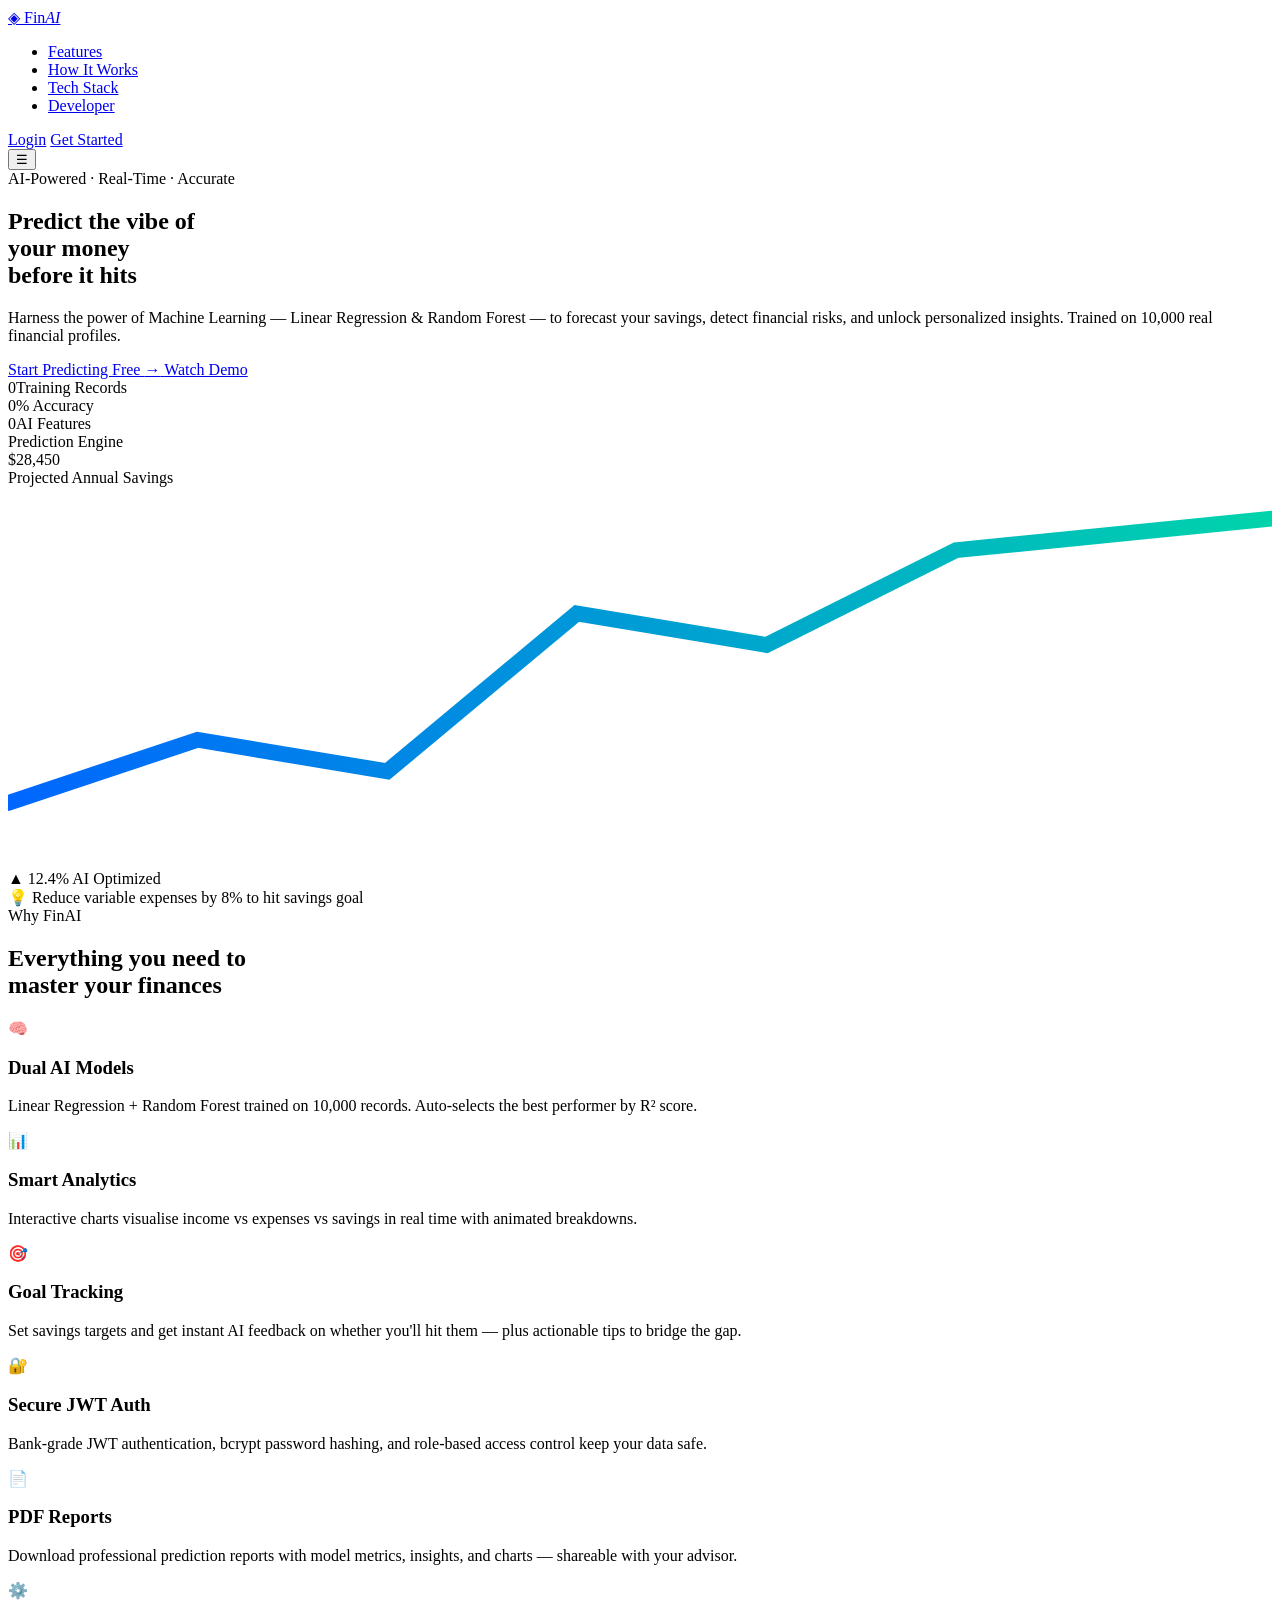
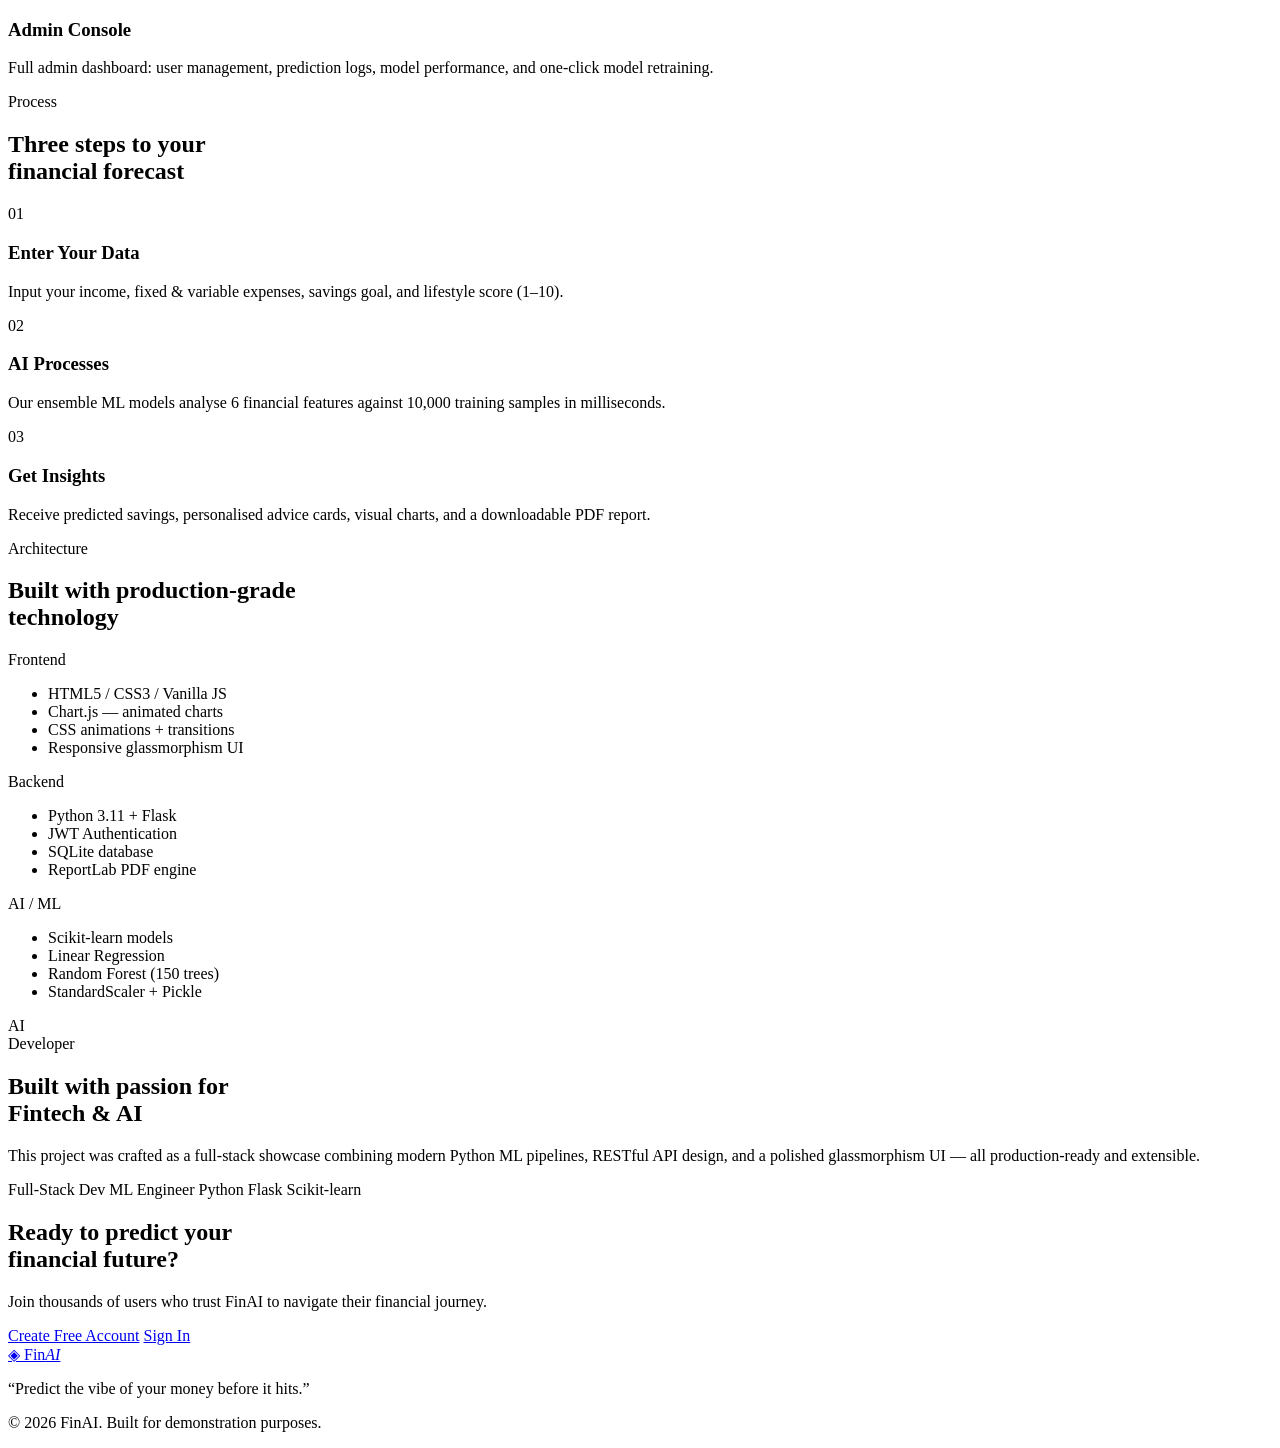
==== frontend/templates/index.html @ 39127697 "update message" ====
<!DOCTYPE html>
<html lang="en">
<head>
<meta charset="UTF-8"/>
<meta name="viewport" content="width=device-width, initial-scale=1.0"/>
<title>FinAI — AI Financial Prediction System</title>
<link rel="preconnect" href="https://fonts.googleapis.com"/>
<link href="https://fonts.googleapis.com/css2?family=Syne:wght@400;700;800&family=DM+Sans:wght@300;400;500&display=swap" rel="stylesheet"/>
<link rel="stylesheet" href="/static/css/main.css"/>
</head>
<body>

<!-- ─── NAV ─────────────────────────────────────────────────────────── -->
<nav class="nav" id="nav">
  <div class="nav-inner">
    <a href="/" class="logo">
      <span class="logo-icon">◈</span>
      <span>Fin<em>AI</em></span>
    </a>
    <ul class="nav-links">
      <li><a href="#features">Features</a></li>
      <li><a href="#how-it-works">How It Works</a></li>
      <li><a href="#tech">Tech Stack</a></li>
      <li><a href="#developer">Developer</a></li>
    </ul>
    <div class="nav-cta">
      <a href="/login" class="btn-outline">Login</a>
      <a href="/register" class="btn-primary">Get Started</a>
    </div>
    <button class="nav-toggle" id="navToggle">☰</button>
  </div>
</nav>

<!-- ─── HERO ─────────────────────────────────────────────────────────── -->
<section class="hero">
  <div class="hero-grid"></div>
  <div class="hero-orbs">
    <div class="orb orb-1"></div>
    <div class="orb orb-2"></div>
    <div class="orb orb-3"></div>
  </div>
  <div class="hero-content">
    <div class="hero-badge">
      <span class="badge-dot"></span>
      AI-Powered · Real-Time · Accurate
    </div>
    <h1 class="hero-title">
      Predict the vibe of<br/>
      <span class="gradient-text"> your money</span><br/>
      before it hits
    </h1>
    <p class="hero-desc">
      Harness the power of Machine Learning — Linear Regression &amp; Random Forest —
      to forecast your savings, detect financial risks, and unlock personalized insights.
      Trained on 10,000 real financial profiles.
    </p>
    <div class="hero-actions">
      <a href="/register" class="btn-primary btn-lg">
        Start Predicting Free
        <span class="btn-arrow">→</span>
      </a>
      <a href="#how-it-works" class="btn-ghost btn-lg">Watch Demo</a>
    </div>
    <div class="hero-stats">
      <div class="stat"><span class="stat-num" data-target="10000">0</span><span>Training Records</span></div>
      <div class="stat"><span class="stat-num" data-target="97">0</span><span>% Accuracy</span></div>
      <div class="stat"><span class="stat-num" data-target="6">0</span><span>AI Features</span></div>
    </div>
  </div>
  <div class="hero-visual">
    <div class="card-float">
      <div class="card-float-header">
        <span class="card-dot green"></span>
        <span>Prediction Engine</span>
      </div>
      <div class="card-float-value">$28,450</div>
      <div class="card-float-label">Projected Annual Savings</div>
      <div class="mini-chart">
        <svg viewBox="0 0 200 60" class="sparkline">
          <polyline points="0,50 30,40 60,45 90,20 120,25 150,10 200,5"
            fill="none" stroke="url(#g1)" stroke-width="2.5" stroke-linecap="round"/>
          <defs>
            <linearGradient id="g1" x1="0%" y1="0%" x2="100%" y2="0%">
              <stop offset="0%" stop-color="#0066ff"/>
              <stop offset="100%" stop-color="#00d4aa"/>
            </linearGradient>
          </defs>
        </svg>
      </div>
      <div class="card-float-badges">
        <span class="badge-green">▲ 12.4%</span>
        <span class="badge-blue">AI Optimized</span>
      </div>
    </div>
    <div class="card-insight">
      <span class="insight-icon">💡</span>
      <span>Reduce variable expenses by 8% to hit savings goal</span>
    </div>
  </div>
</section>

<!-- ─── FEATURES ──────────────────────────────────────────────────────── -->
<section class="features section" id="features">
  <div class="container">
    <div class="section-label">Why FinAI</div>
    <h2 class="section-title">Everything you need to<br/><span class="gradient-text">master your finances</span></h2>
    <div class="features-grid">
      <div class="feature-card" style="--delay:0s">
        <div class="feature-icon">🧠</div>
        <h3>Dual AI Models</h3>
        <p>Linear Regression + Random Forest trained on 10,000 records. Auto-selects the best performer by R² score.</p>
      </div>
      <div class="feature-card" style="--delay:.08s">
        <div class="feature-icon">📊</div>
        <h3>Smart Analytics</h3>
        <p>Interactive charts visualise income vs expenses vs savings in real time with animated breakdowns.</p>
      </div>
      <div class="feature-card" style="--delay:.16s">
        <div class="feature-icon">🎯</div>
        <h3>Goal Tracking</h3>
        <p>Set savings targets and get instant AI feedback on whether you'll hit them — plus actionable tips to bridge the gap.</p>
      </div>
      <div class="feature-card" style="--delay:.24s">
        <div class="feature-icon">🔐</div>
        <h3>Secure JWT Auth</h3>
        <p>Bank-grade JWT authentication, bcrypt password hashing, and role-based access control keep your data safe.</p>
      </div>
      <div class="feature-card" style="--delay:.32s">
        <div class="feature-icon">📄</div>
        <h3>PDF Reports</h3>
        <p>Download professional prediction reports with model metrics, insights, and charts — shareable with your advisor.</p>
      </div>
      <div class="feature-card" style="--delay:.40s">
        <div class="feature-icon">⚙️</div>
        <h3>Admin Console</h3>
        <p>Full admin dashboard: user management, prediction logs, model performance, and one-click model retraining.</p>
      </div>
    </div>
  </div>
</section>

<!-- ─── HOW IT WORKS ──────────────────────────────────────────────────── -->
<section class="how-it-works section" id="how-it-works">
  <div class="container">
    <div class="section-label">Process</div>
    <h2 class="section-title">Three steps to your<br/><span class="gradient-text">financial forecast</span></h2>
    <div class="steps">
      <div class="step">
        <div class="step-num">01</div>
        <div class="step-content">
          <h3>Enter Your Data</h3>
          <p>Input your income, fixed &amp; variable expenses, savings goal, and lifestyle score (1–10).</p>
        </div>
      </div>
      <div class="step-connector"></div>
      <div class="step">
        <div class="step-num">02</div>
        <div class="step-content">
          <h3>AI Processes</h3>
          <p>Our ensemble ML models analyse 6 financial features against 10,000 training samples in milliseconds.</p>
        </div>
      </div>
      <div class="step-connector"></div>
      <div class="step">
        <div class="step-num">03</div>
        <div class="step-content">
          <h3>Get Insights</h3>
          <p>Receive predicted savings, personalised advice cards, visual charts, and a downloadable PDF report.</p>
        </div>
      </div>
    </div>
  </div>
</section>

<!-- ─── TECH STACK ─────────────────────────────────────────────────────── -->
<section class="tech section" id="tech">
  <div class="container">
    <div class="section-label">Architecture</div>
    <h2 class="section-title">Built with production-grade<br/><span class="gradient-text">technology</span></h2>
    <div class="tech-grid">
      <div class="tech-card">
        <div class="tech-badge">Frontend</div>
        <ul>
          <li><span class="dot blue"></span>HTML5 / CSS3 / Vanilla JS</li>
          <li><span class="dot blue"></span>Chart.js — animated charts</li>
          <li><span class="dot blue"></span>CSS animations + transitions</li>
          <li><span class="dot blue"></span>Responsive glassmorphism UI</li>
        </ul>
      </div>
      <div class="tech-card">
        <div class="tech-badge">Backend</div>
        <ul>
          <li><span class="dot green"></span>Python 3.11 + Flask</li>
          <li><span class="dot green"></span>JWT Authentication</li>
          <li><span class="dot green"></span>SQLite database</li>
          <li><span class="dot green"></span>ReportLab PDF engine</li>
        </ul>
      </div>
      <div class="tech-card">
        <div class="tech-badge">AI / ML</div>
        <ul>
          <li><span class="dot purple"></span>Scikit-learn models</li>
          <li><span class="dot purple"></span>Linear Regression</li>
          <li><span class="dot purple"></span>Random Forest (150 trees)</li>
          <li><span class="dot purple"></span>StandardScaler + Pickle</li>
        </ul>
      </div>
    </div>
  </div>
</section>

<!-- ─── DEVELOPER ─────────────────────────────────────────────────────── -->
<section class="developer section" id="developer">
  <div class="container">
    <div class="dev-card">
      <div class="dev-avatar">
        <div class="avatar-ring"></div>
        <div class="avatar-inner">AI</div>
      </div>
      <div class="dev-info">
        <div class="section-label">Developer</div>
        <h2>Built with passion for<br/><span class="gradient-text">Fintech &amp; AI</span></h2>
        <p>This project was crafted as a full-stack showcase combining modern Python ML pipelines, RESTful API design, and a polished glassmorphism UI — all production-ready and extensible.</p>
        <div class="dev-tags">
          <span>Full-Stack Dev</span>
          <span>ML Engineer</span>
          <span>Python</span>
          <span>Flask</span>
          <span>Scikit-learn</span>
        </div>
      </div>
    </div>
  </div>
</section>

<!-- ─── CTA ───────────────────────────────────────────────────────────── -->
<section class="cta section">
  <div class="container">
    <div class="cta-box">
      <div class="cta-orb"></div>
      <h2>Ready to predict your<br/><span class="gradient-text">financial future?</span></h2>
      <p>Join thousands of users who trust FinAI to navigate their financial journey.</p>
      <div class="cta-actions">
        <a href="/register" class="btn-primary btn-lg">Create Free Account</a>
        <a href="/login" class="btn-outline btn-lg">Sign In</a>
      </div>
    </div>
  </div>
</section>

<!-- ─── FOOTER ────────────────────────────────────────────────────────── -->
<footer class="footer">
  <div class="container">
    <div class="footer-inner">
      <a href="/" class="logo">
        <span class="logo-icon">◈</span>
        <span>Fin<em>AI</em></span>
      </a>
      <p>“Predict the vibe of your money before it hits.”</p>
      <p class="footer-small">© 2026 FinAI. Built for demonstration purposes.</p>
    </div>
  </div>
</footer>

<script src="/static/js/landing.js"></script>
</body>
</html>
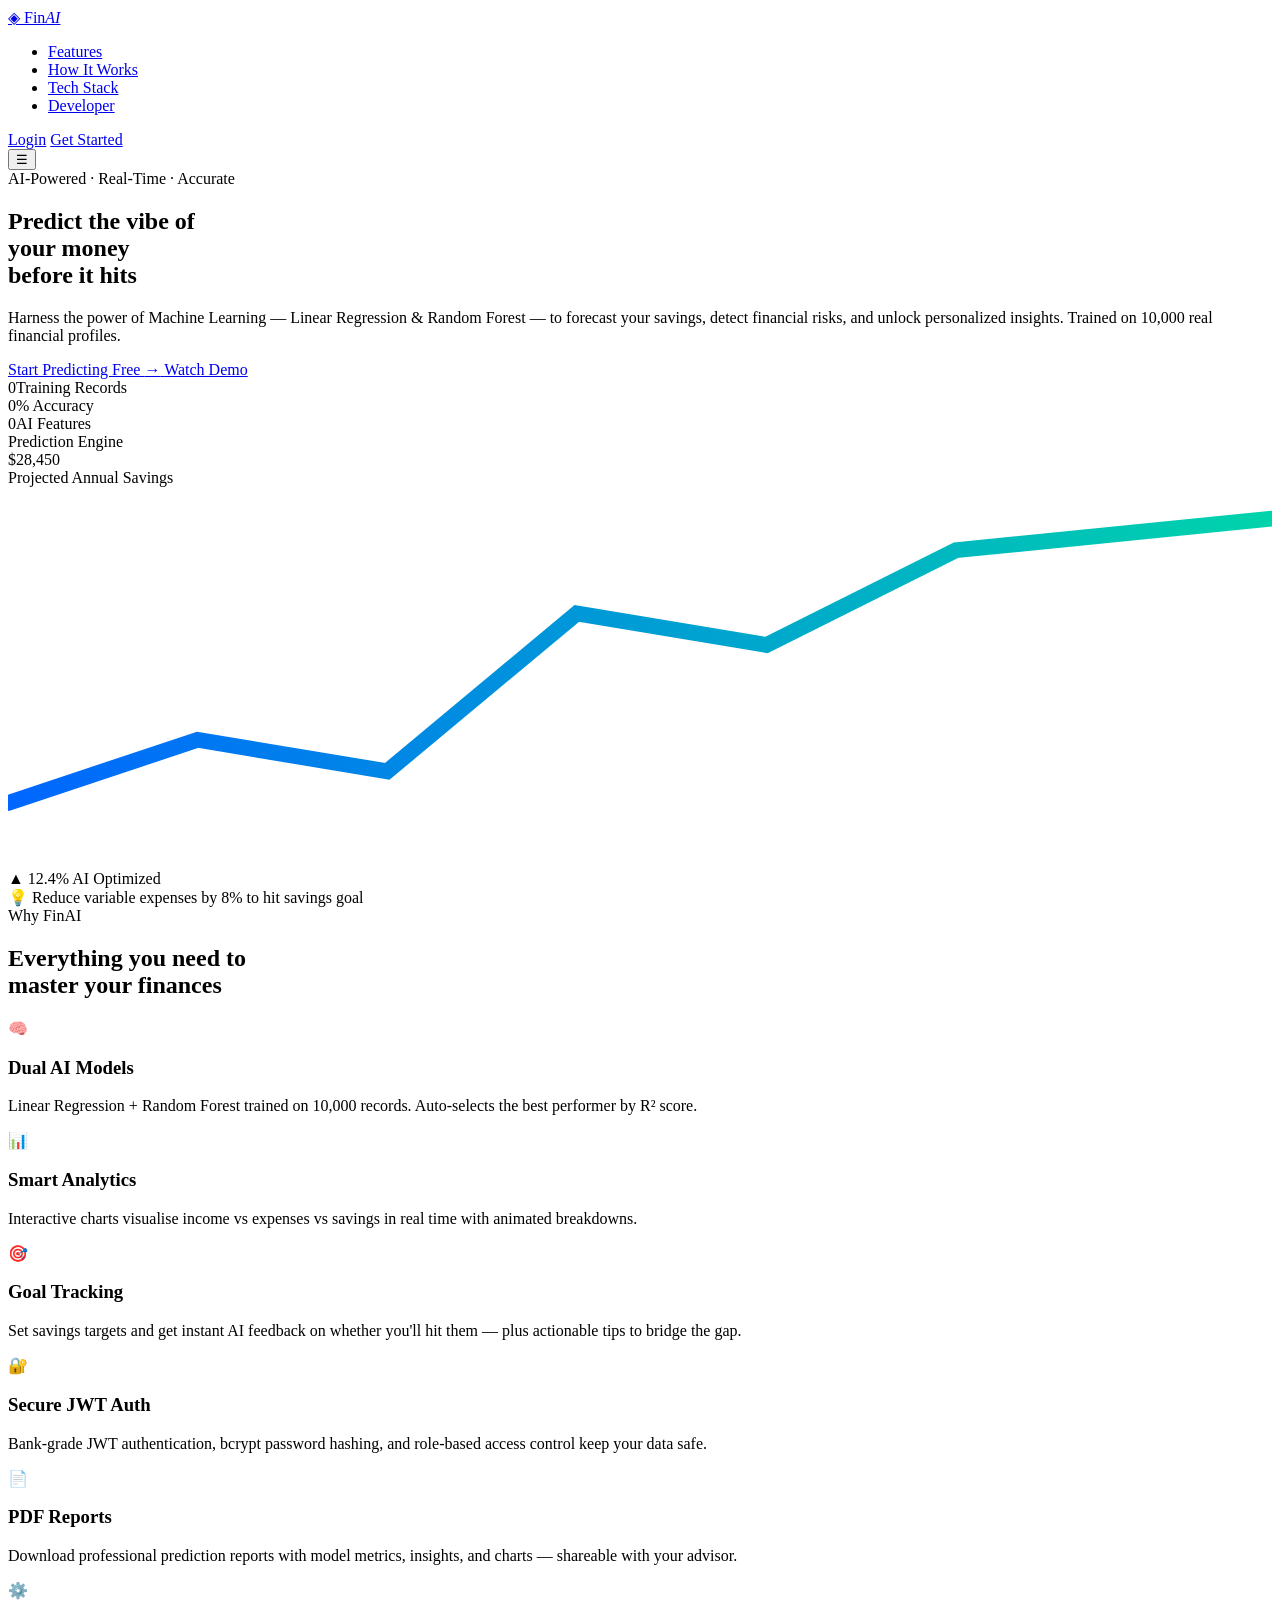
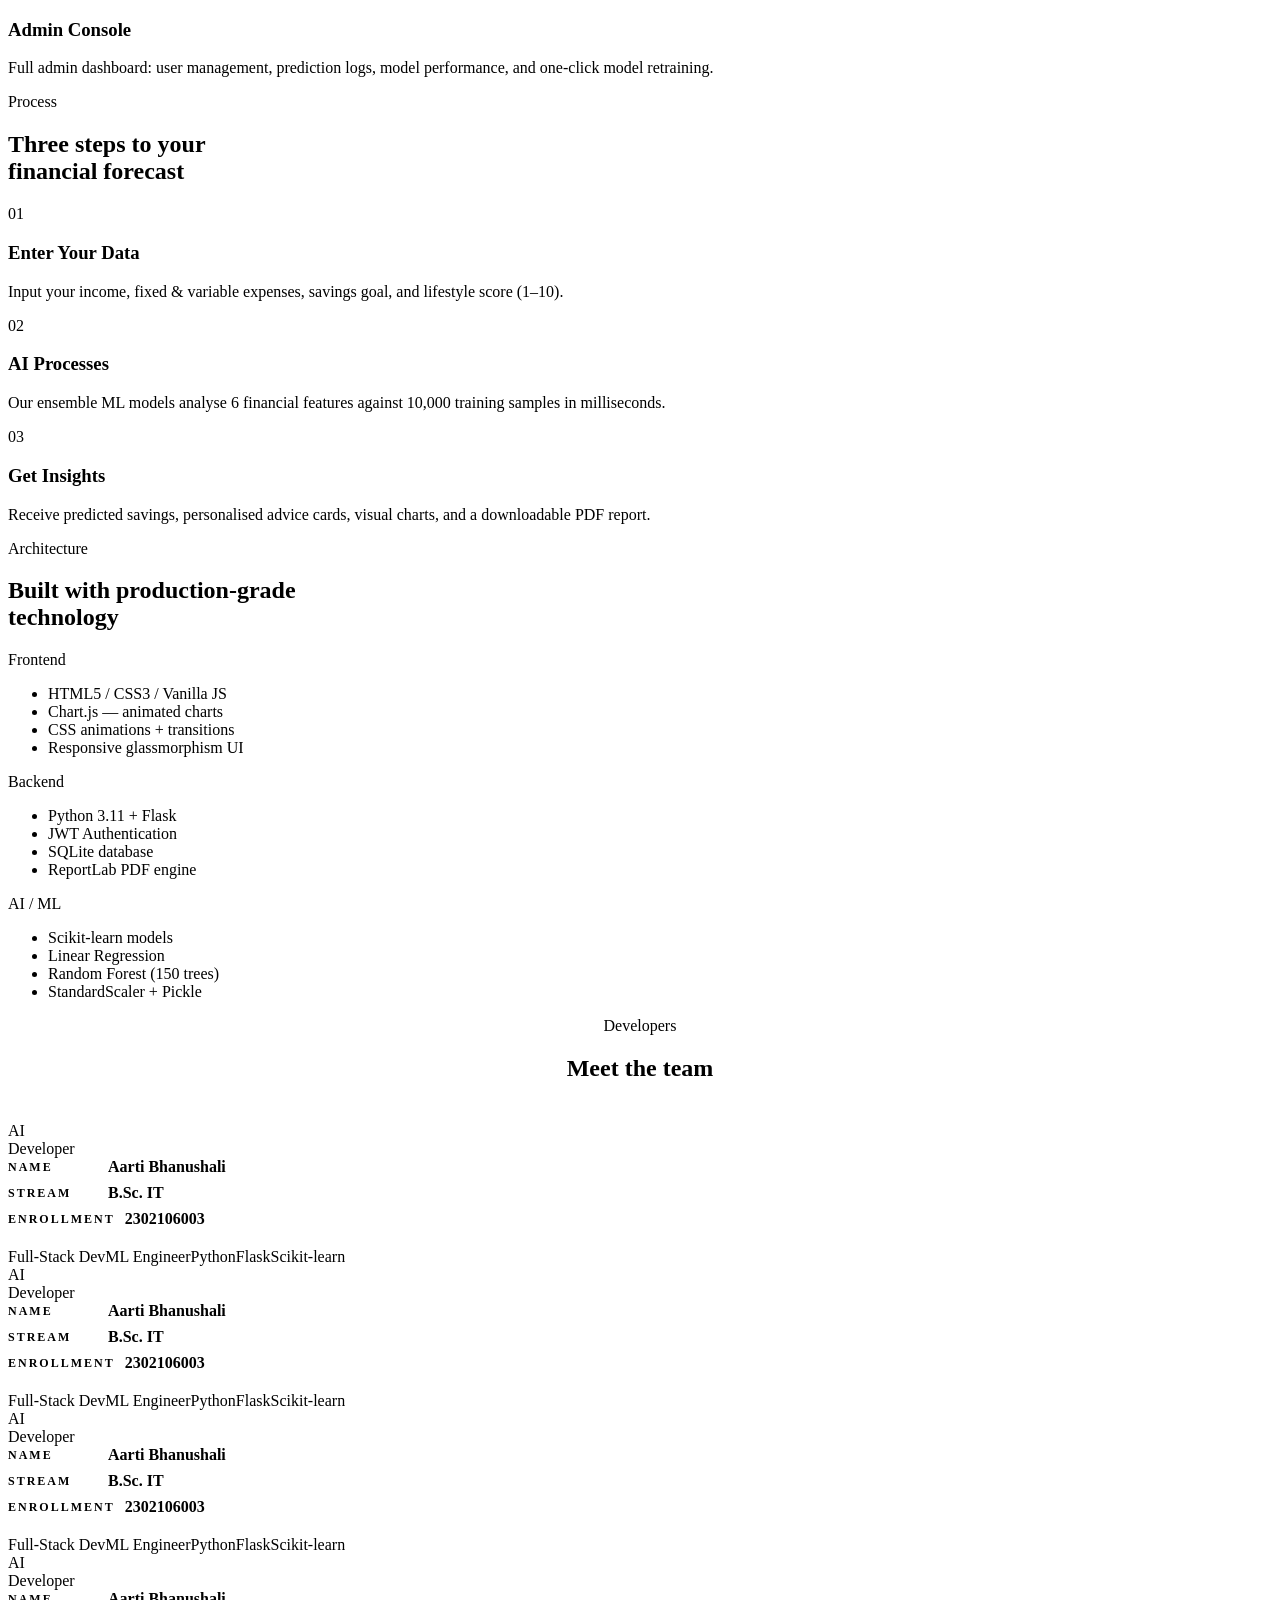
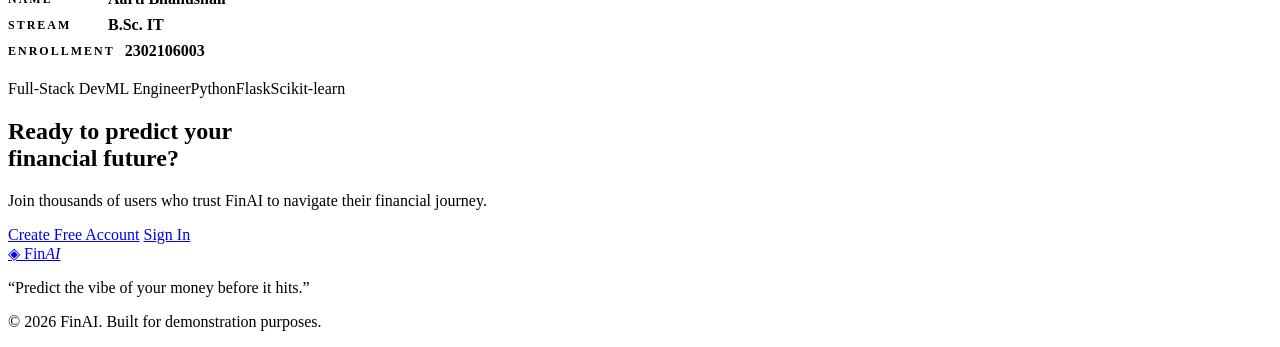
==== commit 7cfd0424: "Clean project: removed db file and pycache, updated code" ====
--- a/frontend/templates/index.html
+++ b/frontend/templates/index.html
@@ -212,23 +212,118 @@
 <!-- ─── DEVELOPER ─────────────────────────────────────────────────────── -->
 <section class="developer section" id="developer">
   <div class="container">
-    <div class="dev-card">
-      <div class="dev-avatar">
-        <div class="avatar-ring"></div>
-        <div class="avatar-inner">AI</div>
-      </div>
-      <div class="dev-info">
-        <div class="section-label">Developer</div>
-        <h2>Built with passion for<br/><span class="gradient-text">Fintech &amp; AI</span></h2>
-        <p>This project was crafted as a full-stack showcase combining modern Python ML pipelines, RESTful API design, and a polished glassmorphism UI — all production-ready and extensible.</p>
-        <div class="dev-tags">
-          <span>Full-Stack Dev</span>
-          <span>ML Engineer</span>
-          <span>Python</span>
-          <span>Flask</span>
-          <span>Scikit-learn</span>
-        </div>
-      </div>
+    <div class="section-label" style="text-align:center">Developers</div>
+    <h2 class="section-title" style="text-align:center;margin-bottom:40px">Meet the <span class="gradient-text">team</span></h2>
+    <div class="dev-grid">
+
+      <div class="dev-card">
+        <div class="dev-avatar">
+          <div class="avatar-ring"></div>
+          <div class="avatar-inner">AI</div>
+        </div>
+        <div class="dev-info">
+          <div class="section-label">Developer</div>
+          <div style="display:flex;flex-direction:column;gap:8px;margin-bottom:20px">
+            <div style="display:flex;align-items:center;gap:10px">
+              <span style="font-size:0.75rem;font-weight:700;letter-spacing:2px;text-transform:uppercase;color:var(--text-dim);min-width:90px">Name</span>
+              <span style="color:var(--text);font-weight:600">Aarti Bhanushali</span>
+            </div>
+            <div style="display:flex;align-items:center;gap:10px">
+              <span style="font-size:0.75rem;font-weight:700;letter-spacing:2px;text-transform:uppercase;color:var(--text-dim);min-width:90px">Stream</span>
+              <span style="color:var(--blue-light);font-weight:600">B.Sc. IT</span>
+            </div>
+            <div style="display:flex;align-items:center;gap:10px">
+              <span style="font-size:0.75rem;font-weight:700;letter-spacing:2px;text-transform:uppercase;color:var(--text-dim);min-width:90px">Enrollment</span>
+              <span style="color:var(--green);font-weight:600;font-family:var(--font-display)">2302106003</span>
+            </div>
+          </div>
+          <div class="dev-tags">
+            <span>Full-Stack Dev</span><span>ML Engineer</span><span>Python</span><span>Flask</span><span>Scikit-learn</span>
+          </div>
+        </div>
+      </div>
+
+      <div class="dev-card">
+        <div class="dev-avatar">
+          <div class="avatar-ring"></div>
+          <div class="avatar-inner">AI</div>
+        </div>
+        <div class="dev-info">
+          <div class="section-label">Developer</div>
+          <div style="display:flex;flex-direction:column;gap:8px;margin-bottom:20px">
+            <div style="display:flex;align-items:center;gap:10px">
+              <span style="font-size:0.75rem;font-weight:700;letter-spacing:2px;text-transform:uppercase;color:var(--text-dim);min-width:90px">Name</span>
+              <span style="color:var(--text);font-weight:600">Aarti Bhanushali</span>
+            </div>
+            <div style="display:flex;align-items:center;gap:10px">
+              <span style="font-size:0.75rem;font-weight:700;letter-spacing:2px;text-transform:uppercase;color:var(--text-dim);min-width:90px">Stream</span>
+              <span style="color:var(--blue-light);font-weight:600">B.Sc. IT</span>
+            </div>
+            <div style="display:flex;align-items:center;gap:10px">
+              <span style="font-size:0.75rem;font-weight:700;letter-spacing:2px;text-transform:uppercase;color:var(--text-dim);min-width:90px">Enrollment</span>
+              <span style="color:var(--green);font-weight:600;font-family:var(--font-display)">2302106003</span>
+            </div>
+          </div>
+          <div class="dev-tags">
+            <span>Full-Stack Dev</span><span>ML Engineer</span><span>Python</span><span>Flask</span><span>Scikit-learn</span>
+          </div>
+        </div>
+      </div>
+
+      <div class="dev-card">
+        <div class="dev-avatar">
+          <div class="avatar-ring"></div>
+          <div class="avatar-inner">AI</div>
+        </div>
+        <div class="dev-info">
+          <div class="section-label">Developer</div>
+          <div style="display:flex;flex-direction:column;gap:8px;margin-bottom:20px">
+            <div style="display:flex;align-items:center;gap:10px">
+              <span style="font-size:0.75rem;font-weight:700;letter-spacing:2px;text-transform:uppercase;color:var(--text-dim);min-width:90px">Name</span>
+              <span style="color:var(--text);font-weight:600">Aarti Bhanushali</span>
+            </div>
+            <div style="display:flex;align-items:center;gap:10px">
+              <span style="font-size:0.75rem;font-weight:700;letter-spacing:2px;text-transform:uppercase;color:var(--text-dim);min-width:90px">Stream</span>
+              <span style="color:var(--blue-light);font-weight:600">B.Sc. IT</span>
+            </div>
+            <div style="display:flex;align-items:center;gap:10px">
+              <span style="font-size:0.75rem;font-weight:700;letter-spacing:2px;text-transform:uppercase;color:var(--text-dim);min-width:90px">Enrollment</span>
+              <span style="color:var(--green);font-weight:600;font-family:var(--font-display)">2302106003</span>
+            </div>
+          </div>
+          <div class="dev-tags">
+            <span>Full-Stack Dev</span><span>ML Engineer</span><span>Python</span><span>Flask</span><span>Scikit-learn</span>
+          </div>
+        </div>
+      </div>
+
+      <div class="dev-card">
+        <div class="dev-avatar">
+          <div class="avatar-ring"></div>
+          <div class="avatar-inner">AI</div>
+        </div>
+        <div class="dev-info">
+          <div class="section-label">Developer</div>
+          <div style="display:flex;flex-direction:column;gap:8px;margin-bottom:20px">
+            <div style="display:flex;align-items:center;gap:10px">
+              <span style="font-size:0.75rem;font-weight:700;letter-spacing:2px;text-transform:uppercase;color:var(--text-dim);min-width:90px">Name</span>
+              <span style="color:var(--text);font-weight:600">Aarti Bhanushali</span>
+            </div>
+            <div style="display:flex;align-items:center;gap:10px">
+              <span style="font-size:0.75rem;font-weight:700;letter-spacing:2px;text-transform:uppercase;color:var(--text-dim);min-width:90px">Stream</span>
+              <span style="color:var(--blue-light);font-weight:600">B.Sc. IT</span>
+            </div>
+            <div style="display:flex;align-items:center;gap:10px">
+              <span style="font-size:0.75rem;font-weight:700;letter-spacing:2px;text-transform:uppercase;color:var(--text-dim);min-width:90px">Enrollment</span>
+              <span style="color:var(--green);font-weight:600;font-family:var(--font-display)">2302106003</span>
+            </div>
+          </div>
+          <div class="dev-tags">
+            <span>Full-Stack Dev</span><span>ML Engineer</span><span>Python</span><span>Flask</span><span>Scikit-learn</span>
+          </div>
+        </div>
+      </div>
+
     </div>
   </div>
 </section>
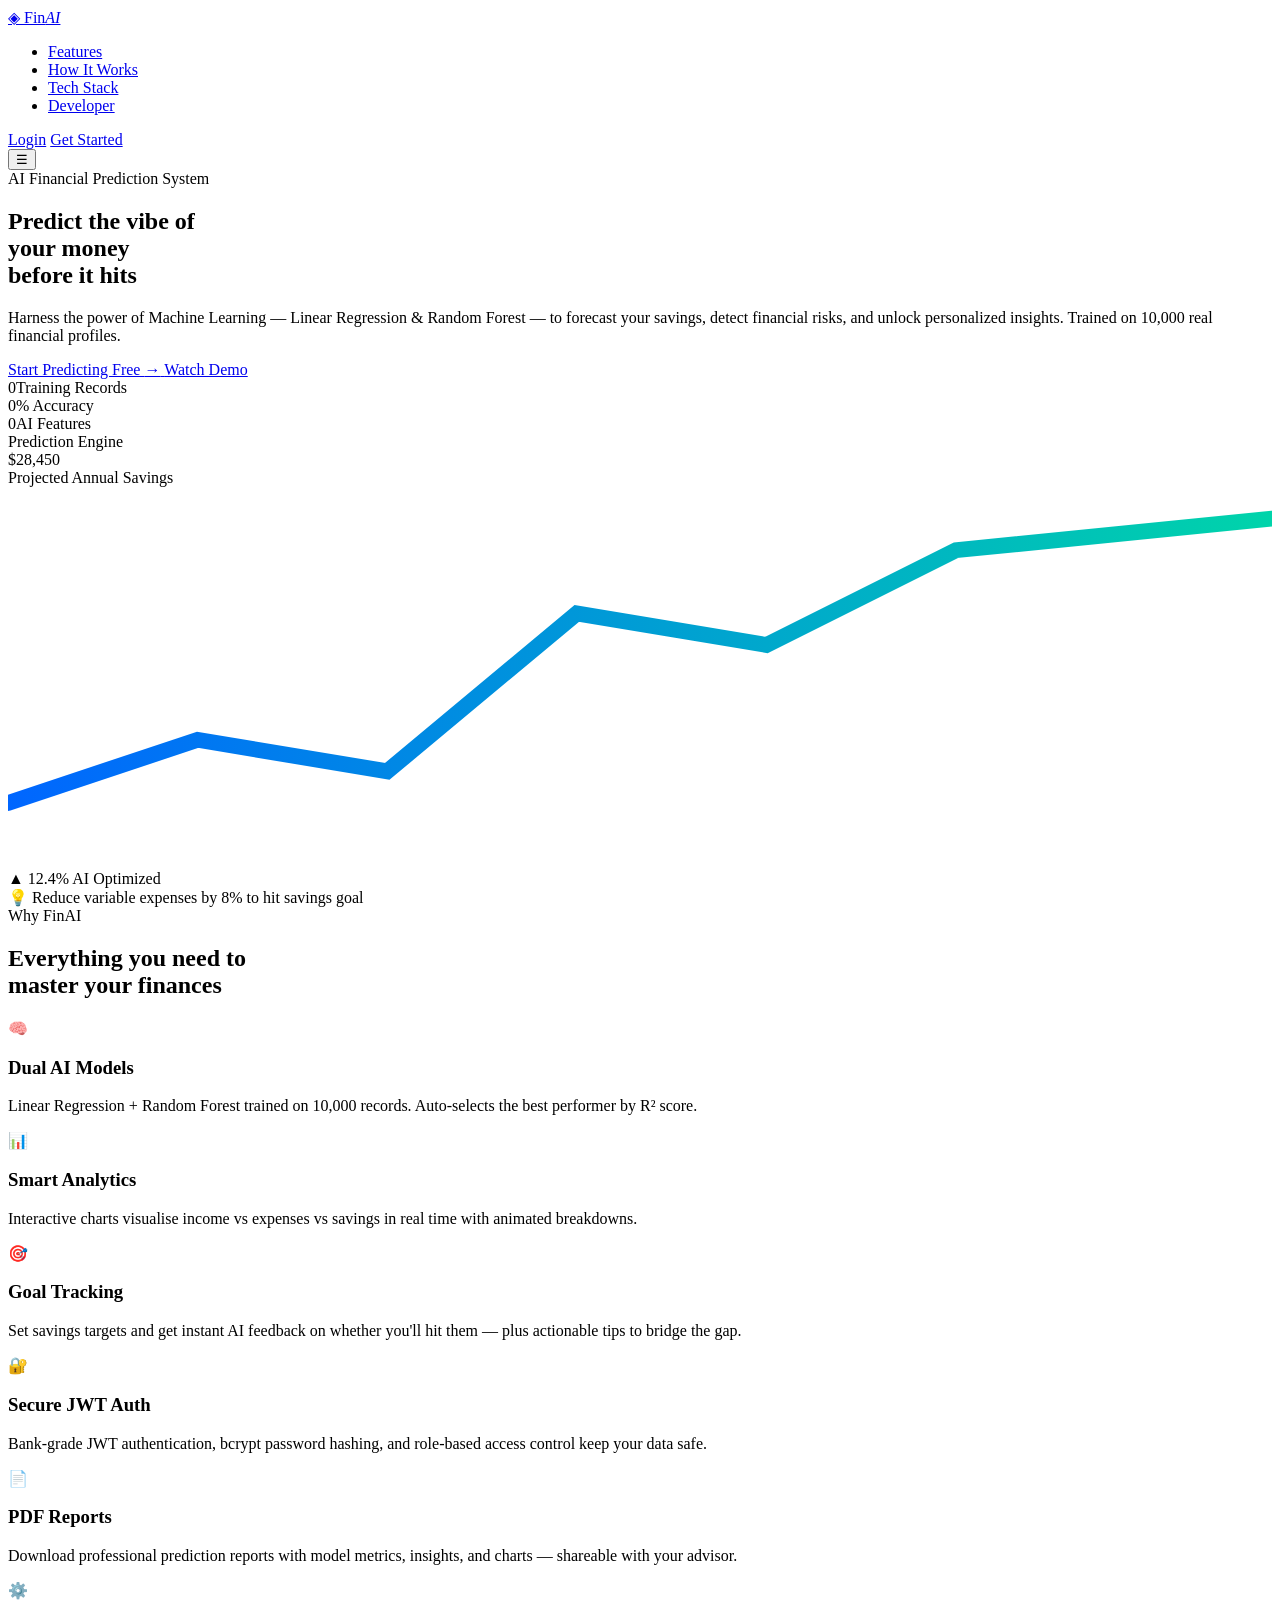
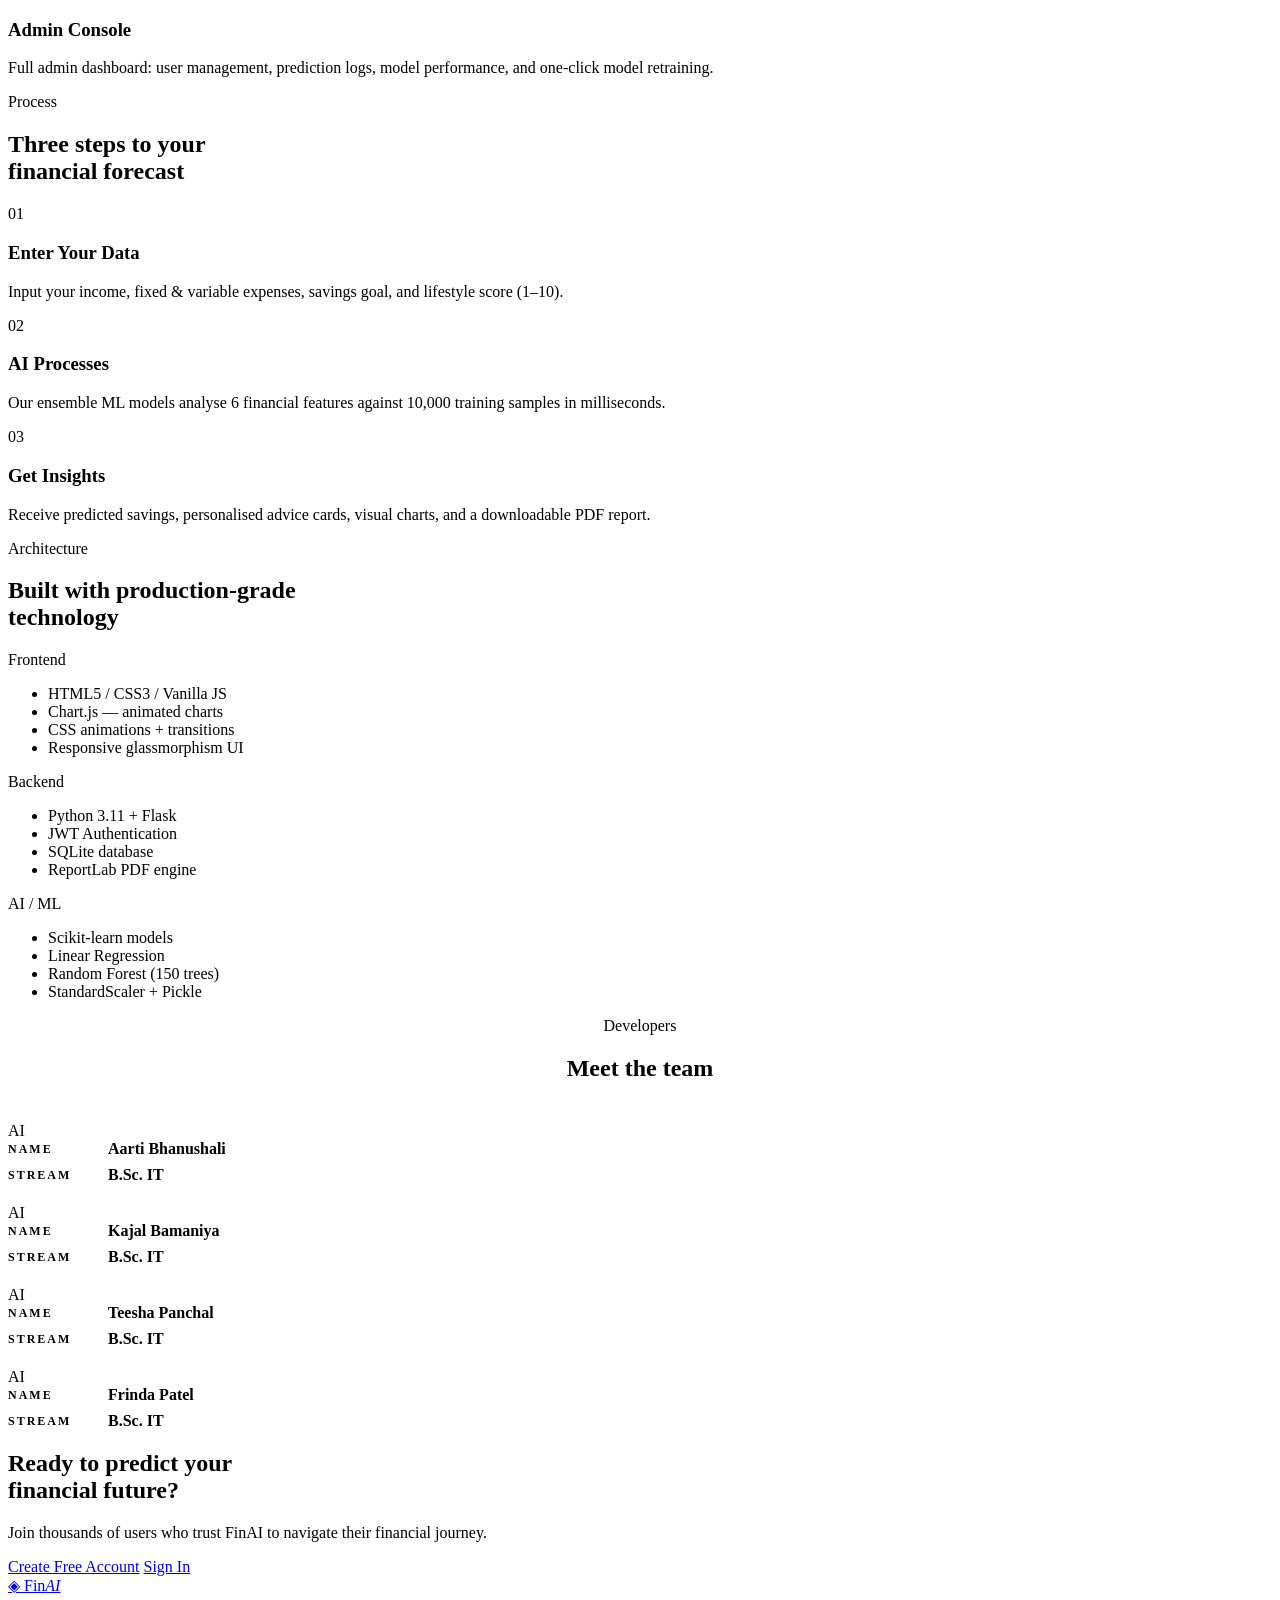
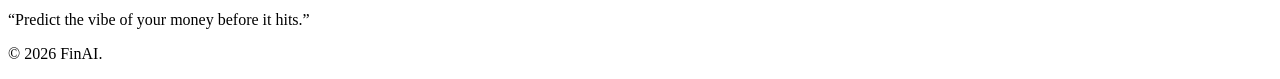
==== commit 1ea51d2e: "Updated project files and fixes" ====
--- a/frontend/templates/index.html
+++ b/frontend/templates/index.html
@@ -42,7 +42,7 @@
   <div class="hero-content">
     <div class="hero-badge">
       <span class="badge-dot"></span>
-      AI-Powered · Real-Time · Accurate
+      AI Financial Prediction System
     </div>
     <h1 class="hero-title">
       Predict the vibe of<br/>
@@ -222,7 +222,6 @@
           <div class="avatar-inner">AI</div>
         </div>
         <div class="dev-info">
-          <div class="section-label">Developer</div>
           <div style="display:flex;flex-direction:column;gap:8px;margin-bottom:20px">
             <div style="display:flex;align-items:center;gap:10px">
               <span style="font-size:0.75rem;font-weight:700;letter-spacing:2px;text-transform:uppercase;color:var(--text-dim);min-width:90px">Name</span>
@@ -232,13 +231,6 @@
               <span style="font-size:0.75rem;font-weight:700;letter-spacing:2px;text-transform:uppercase;color:var(--text-dim);min-width:90px">Stream</span>
               <span style="color:var(--blue-light);font-weight:600">B.Sc. IT</span>
             </div>
-            <div style="display:flex;align-items:center;gap:10px">
-              <span style="font-size:0.75rem;font-weight:700;letter-spacing:2px;text-transform:uppercase;color:var(--text-dim);min-width:90px">Enrollment</span>
-              <span style="color:var(--green);font-weight:600;font-family:var(--font-display)">2302106003</span>
-            </div>
-          </div>
-          <div class="dev-tags">
-            <span>Full-Stack Dev</span><span>ML Engineer</span><span>Python</span><span>Flask</span><span>Scikit-learn</span>
           </div>
         </div>
       </div>
@@ -249,23 +241,15 @@
           <div class="avatar-inner">AI</div>
         </div>
         <div class="dev-info">
-          <div class="section-label">Developer</div>
           <div style="display:flex;flex-direction:column;gap:8px;margin-bottom:20px">
             <div style="display:flex;align-items:center;gap:10px">
               <span style="font-size:0.75rem;font-weight:700;letter-spacing:2px;text-transform:uppercase;color:var(--text-dim);min-width:90px">Name</span>
-              <span style="color:var(--text);font-weight:600">Aarti Bhanushali</span>
+              <span style="color:var(--text);font-weight:600">Kajal Bamaniya</span>
             </div>
             <div style="display:flex;align-items:center;gap:10px">
               <span style="font-size:0.75rem;font-weight:700;letter-spacing:2px;text-transform:uppercase;color:var(--text-dim);min-width:90px">Stream</span>
               <span style="color:var(--blue-light);font-weight:600">B.Sc. IT</span>
             </div>
-            <div style="display:flex;align-items:center;gap:10px">
-              <span style="font-size:0.75rem;font-weight:700;letter-spacing:2px;text-transform:uppercase;color:var(--text-dim);min-width:90px">Enrollment</span>
-              <span style="color:var(--green);font-weight:600;font-family:var(--font-display)">2302106003</span>
-            </div>
-          </div>
-          <div class="dev-tags">
-            <span>Full-Stack Dev</span><span>ML Engineer</span><span>Python</span><span>Flask</span><span>Scikit-learn</span>
           </div>
         </div>
       </div>
@@ -276,23 +260,15 @@
           <div class="avatar-inner">AI</div>
         </div>
         <div class="dev-info">
-          <div class="section-label">Developer</div>
           <div style="display:flex;flex-direction:column;gap:8px;margin-bottom:20px">
             <div style="display:flex;align-items:center;gap:10px">
               <span style="font-size:0.75rem;font-weight:700;letter-spacing:2px;text-transform:uppercase;color:var(--text-dim);min-width:90px">Name</span>
-              <span style="color:var(--text);font-weight:600">Aarti Bhanushali</span>
+              <span style="color:var(--text);font-weight:600">Teesha Panchal</span>
             </div>
             <div style="display:flex;align-items:center;gap:10px">
               <span style="font-size:0.75rem;font-weight:700;letter-spacing:2px;text-transform:uppercase;color:var(--text-dim);min-width:90px">Stream</span>
               <span style="color:var(--blue-light);font-weight:600">B.Sc. IT</span>
             </div>
-            <div style="display:flex;align-items:center;gap:10px">
-              <span style="font-size:0.75rem;font-weight:700;letter-spacing:2px;text-transform:uppercase;color:var(--text-dim);min-width:90px">Enrollment</span>
-              <span style="color:var(--green);font-weight:600;font-family:var(--font-display)">2302106003</span>
-            </div>
-          </div>
-          <div class="dev-tags">
-            <span>Full-Stack Dev</span><span>ML Engineer</span><span>Python</span><span>Flask</span><span>Scikit-learn</span>
           </div>
         </div>
       </div>
@@ -303,23 +279,15 @@
           <div class="avatar-inner">AI</div>
         </div>
         <div class="dev-info">
-          <div class="section-label">Developer</div>
           <div style="display:flex;flex-direction:column;gap:8px;margin-bottom:20px">
             <div style="display:flex;align-items:center;gap:10px">
               <span style="font-size:0.75rem;font-weight:700;letter-spacing:2px;text-transform:uppercase;color:var(--text-dim);min-width:90px">Name</span>
-              <span style="color:var(--text);font-weight:600">Aarti Bhanushali</span>
+              <span style="color:var(--text);font-weight:600">Frinda Patel</span>
             </div>
             <div style="display:flex;align-items:center;gap:10px">
               <span style="font-size:0.75rem;font-weight:700;letter-spacing:2px;text-transform:uppercase;color:var(--text-dim);min-width:90px">Stream</span>
               <span style="color:var(--blue-light);font-weight:600">B.Sc. IT</span>
             </div>
-            <div style="display:flex;align-items:center;gap:10px">
-              <span style="font-size:0.75rem;font-weight:700;letter-spacing:2px;text-transform:uppercase;color:var(--text-dim);min-width:90px">Enrollment</span>
-              <span style="color:var(--green);font-weight:600;font-family:var(--font-display)">2302106003</span>
-            </div>
-          </div>
-          <div class="dev-tags">
-            <span>Full-Stack Dev</span><span>ML Engineer</span><span>Python</span><span>Flask</span><span>Scikit-learn</span>
           </div>
         </div>
       </div>
@@ -352,7 +320,7 @@
         <span>Fin<em>AI</em></span>
       </a>
       <p>“Predict the vibe of your money before it hits.”</p>
-      <p class="footer-small">© 2026 FinAI. Built for demonstration purposes.</p>
+      <p class="footer-small">© 2026 FinAI.</p>
     </div>
   </div>
 </footer>
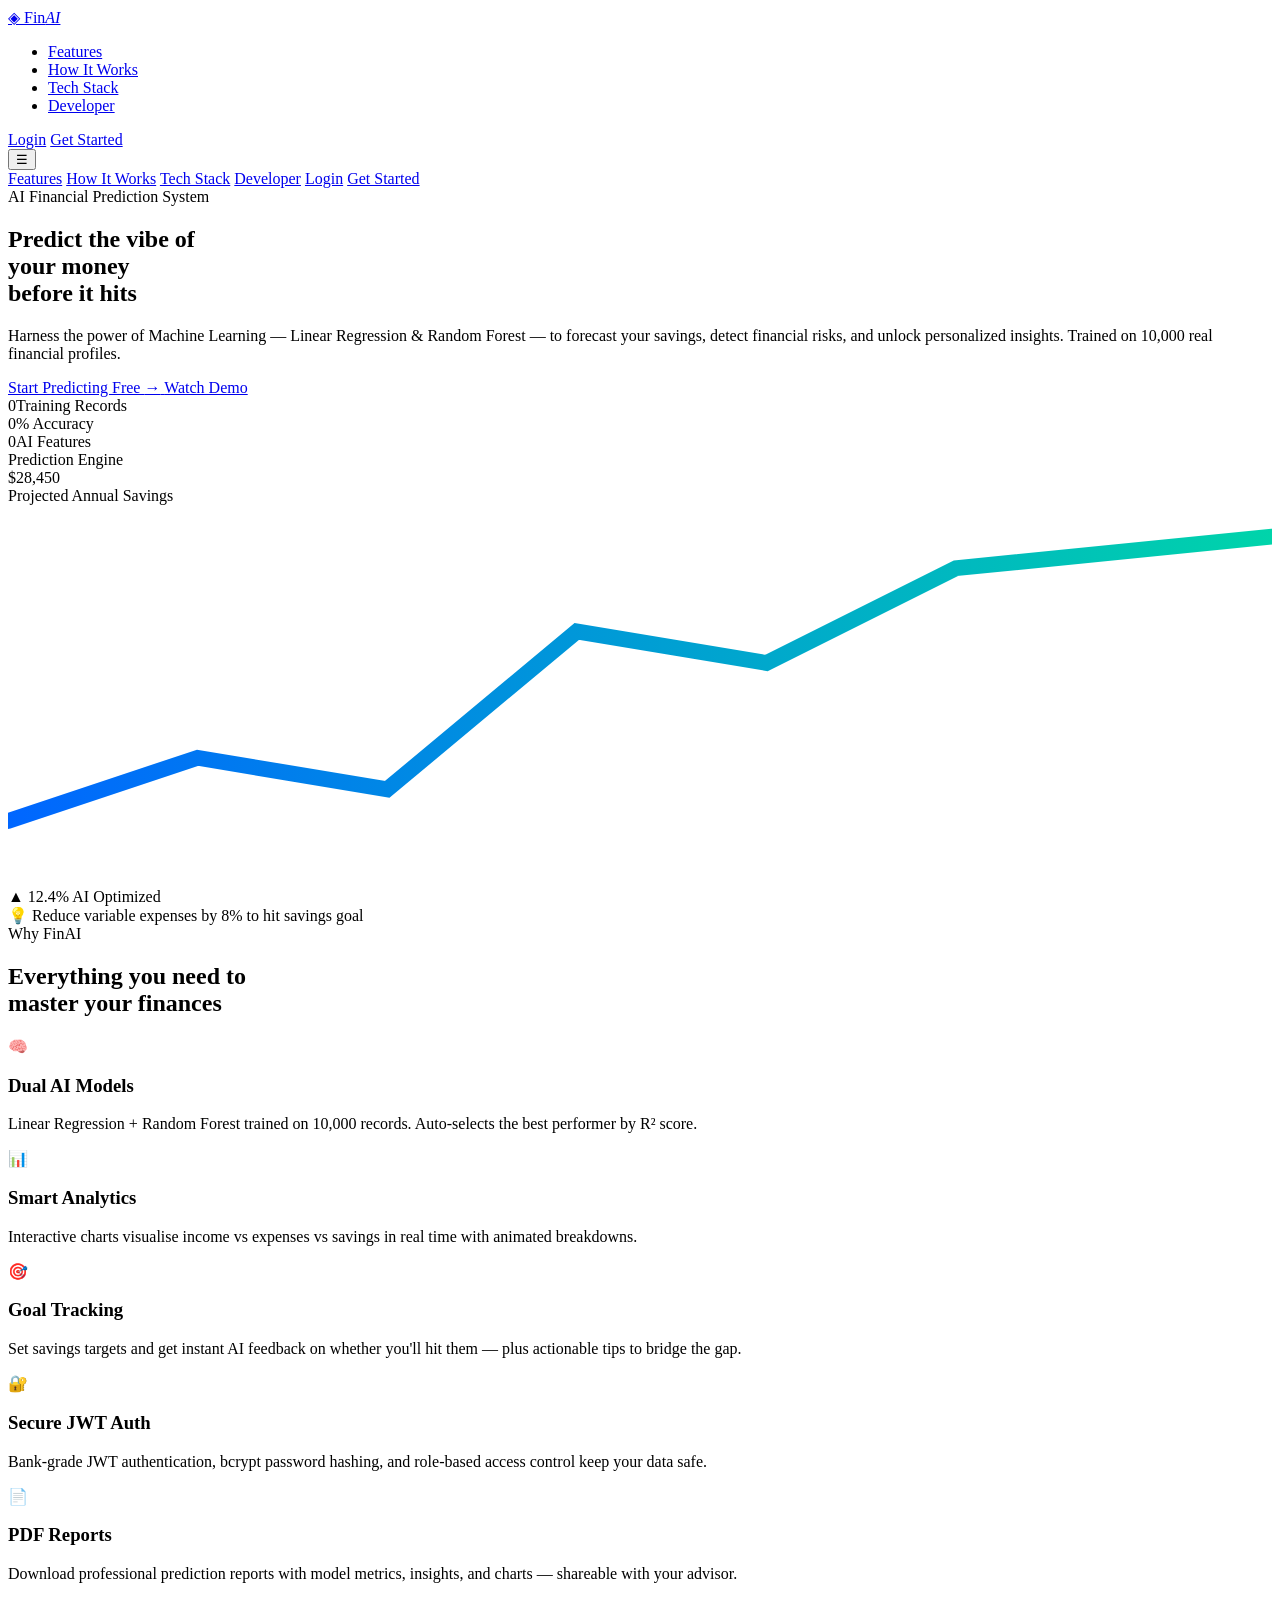
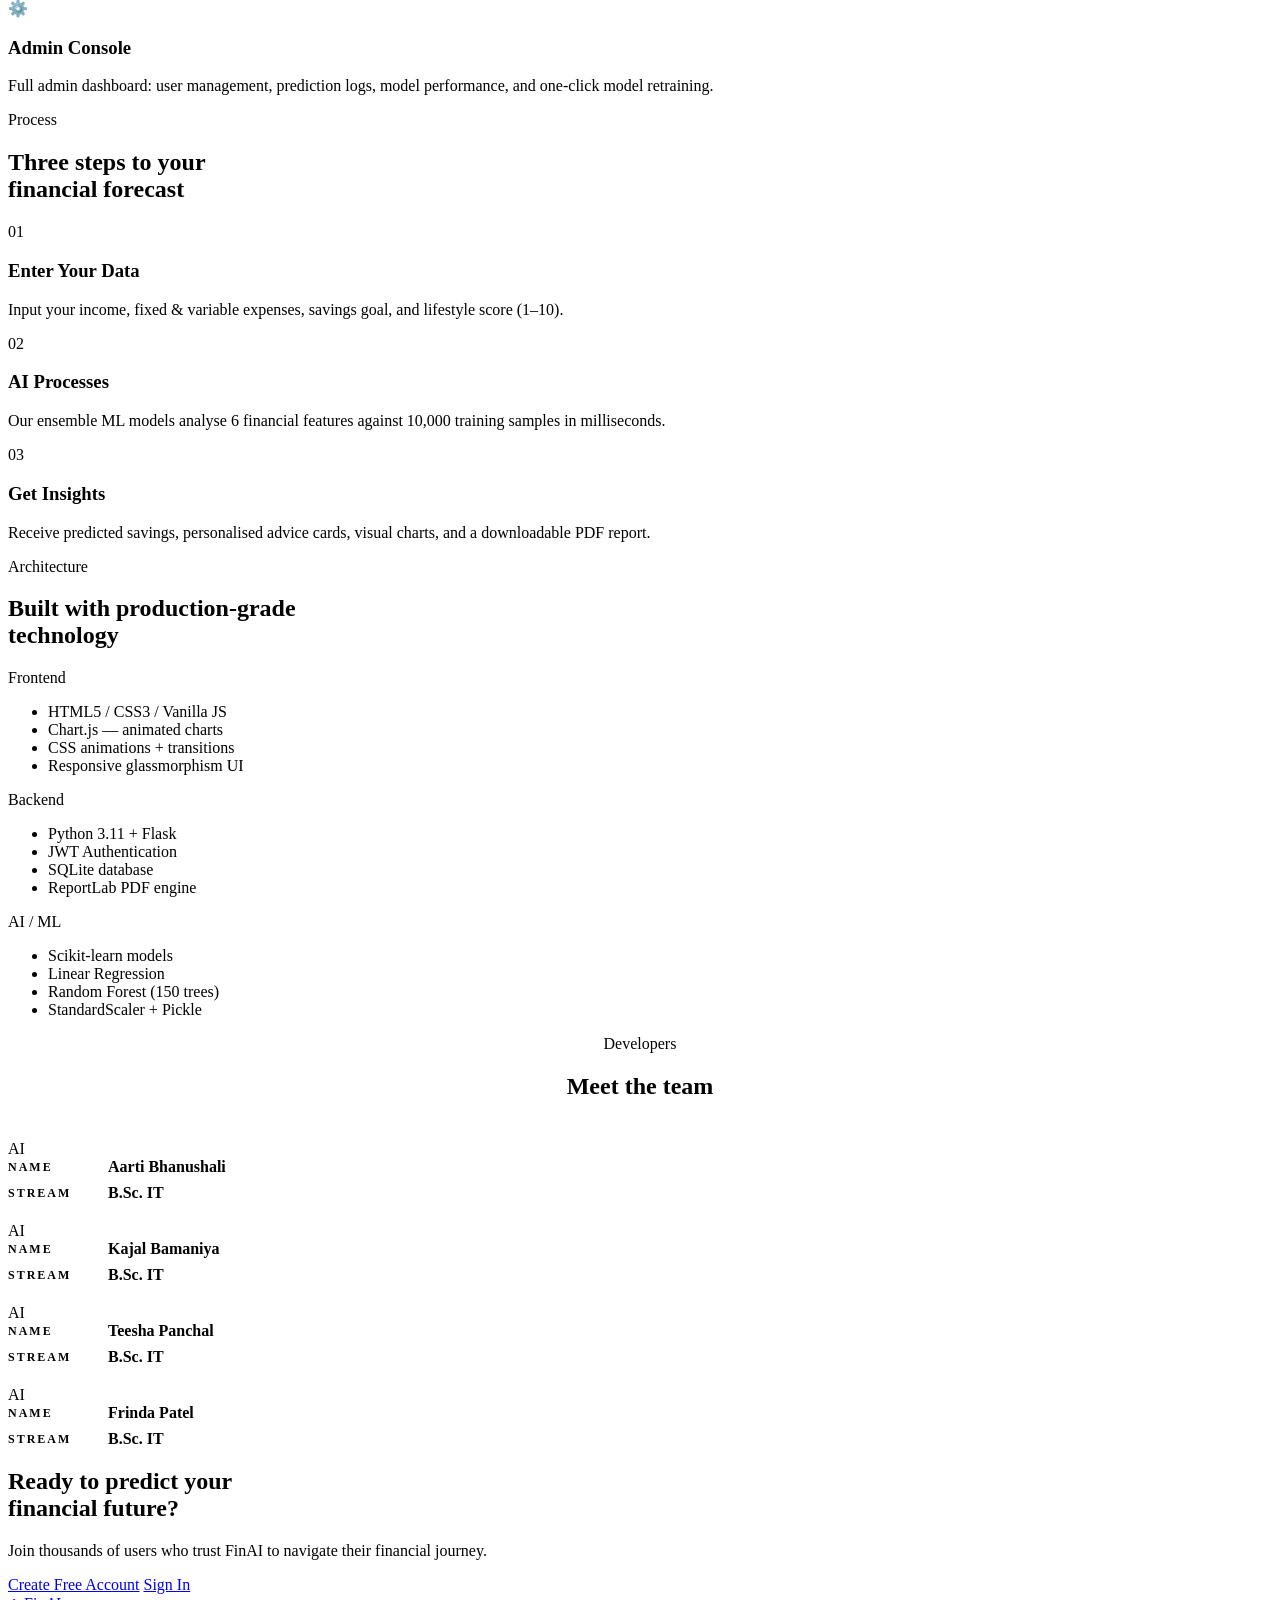
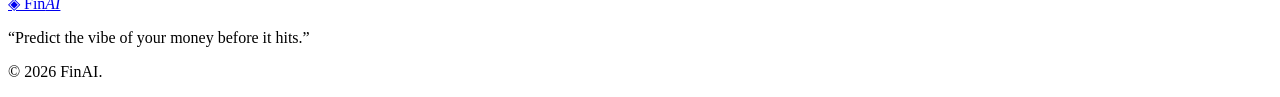
==== commit 9aa0de55: "Updated project files" ====
--- a/frontend/templates/index.html
+++ b/frontend/templates/index.html
@@ -27,7 +27,16 @@
       <a href="/login" class="btn-outline">Login</a>
       <a href="/register" class="btn-primary">Get Started</a>
     </div>
-    <button class="nav-toggle" id="navToggle">☰</button>
+    <button class="nav-toggle" id="navToggle" aria-label="Toggle menu">☰</button>
+  </div>
+  <!-- Mobile menu -->
+  <div class="nav-mobile-menu" id="navMobileMenu">
+    <a href="#features">Features</a>
+    <a href="#how-it-works">How It Works</a>
+    <a href="#tech">Tech Stack</a>
+    <a href="#developer">Developer</a>
+    <a href="/login" class="btn-outline">Login</a>
+    <a href="/register" class="btn-primary">Get Started</a>
   </div>
 </nav>
 
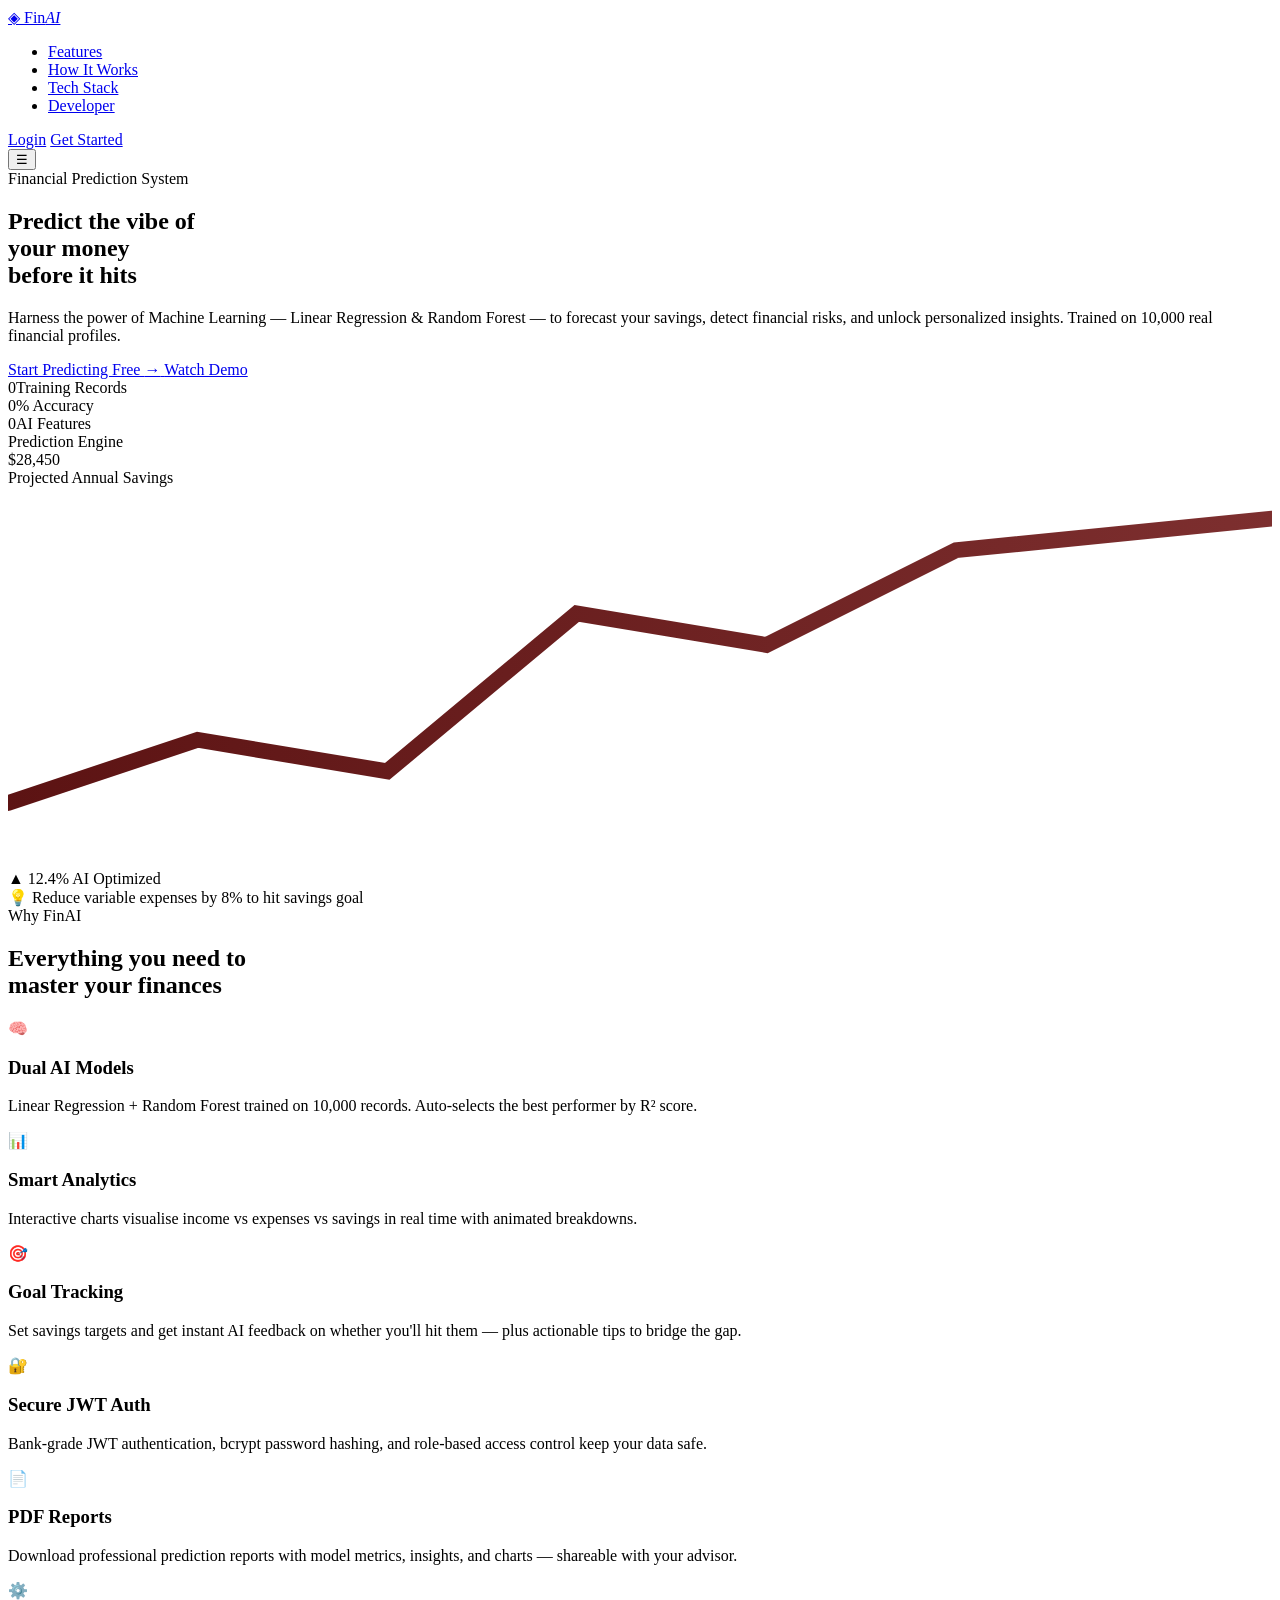
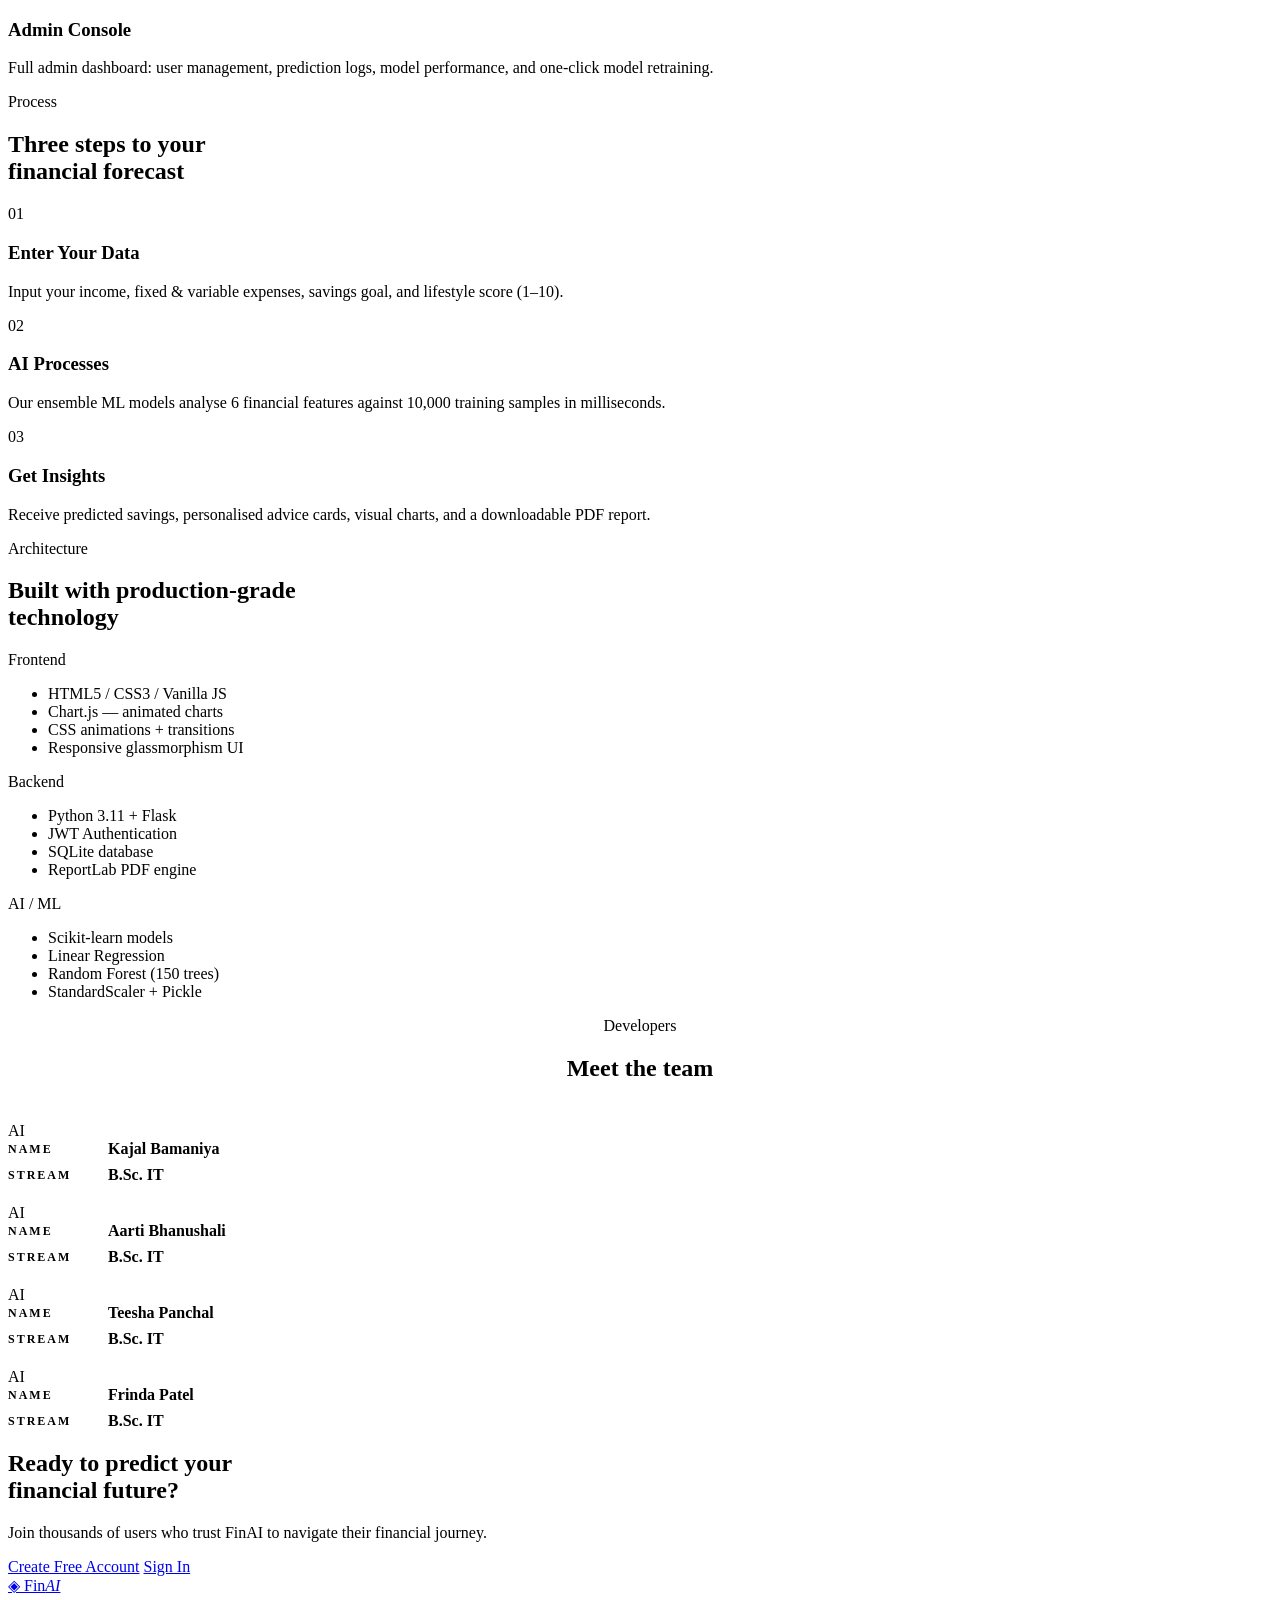
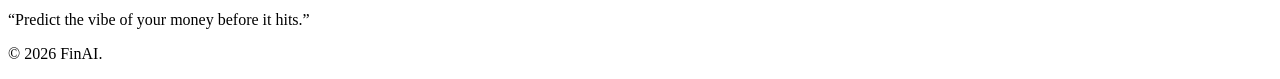
==== commit 59755e98: "Updated project files" ====
--- a/frontend/templates/index.html
+++ b/frontend/templates/index.html
@@ -29,15 +29,7 @@
     </div>
     <button class="nav-toggle" id="navToggle" aria-label="Toggle menu">☰</button>
   </div>
-  <!-- Mobile menu -->
-  <div class="nav-mobile-menu" id="navMobileMenu">
-    <a href="#features">Features</a>
-    <a href="#how-it-works">How It Works</a>
-    <a href="#tech">Tech Stack</a>
-    <a href="#developer">Developer</a>
-    <a href="/login" class="btn-outline">Login</a>
-    <a href="/register" class="btn-primary">Get Started</a>
-  </div>
+  
 </nav>
 
 <!-- ─── HERO ─────────────────────────────────────────────────────────── -->
@@ -51,7 +43,7 @@
   <div class="hero-content">
     <div class="hero-badge">
       <span class="badge-dot"></span>
-      AI Financial Prediction System
+      Financial Prediction System
     </div>
     <h1 class="hero-title">
       Predict the vibe of<br/>
@@ -90,8 +82,8 @@
             fill="none" stroke="url(#g1)" stroke-width="2.5" stroke-linecap="round"/>
           <defs>
             <linearGradient id="g1" x1="0%" y1="0%" x2="100%" y2="0%">
-              <stop offset="0%" stop-color="#0066ff"/>
-              <stop offset="100%" stop-color="#00d4aa"/>
+              <stop offset="0%" stop-color="#5c1313"/>
+              <stop offset="100%" stop-color="#7d2f2f"/>
             </linearGradient>
           </defs>
         </svg>
@@ -112,7 +104,7 @@
 <section class="features section" id="features">
   <div class="container">
     <div class="section-label">Why FinAI</div>
-    <h2 class="section-title">Everything you need to<br/><span class="gradient-text">master your finances</span></h2>
+    <h2 class="section-title">Everything you need to<br/>master your finances</h2>
     <div class="features-grid">
       <div class="feature-card" style="--delay:0s">
         <div class="feature-icon">🧠</div>
@@ -152,7 +144,7 @@
 <section class="how-it-works section" id="how-it-works">
   <div class="container">
     <div class="section-label">Process</div>
-    <h2 class="section-title">Three steps to your<br/><span class="gradient-text">financial forecast</span></h2>
+    <h2 class="section-title">Three steps to your<br/>financial forecast</h2>
     <div class="steps">
       <div class="step">
         <div class="step-num">01</div>
@@ -185,7 +177,7 @@
 <section class="tech section" id="tech">
   <div class="container">
     <div class="section-label">Architecture</div>
-    <h2 class="section-title">Built with production-grade<br/><span class="gradient-text">technology</span></h2>
+    <h2 class="section-title">Built with production-grade<br/>technology</h2>
     <div class="tech-grid">
       <div class="tech-card">
         <div class="tech-badge">Frontend</div>
@@ -222,7 +214,7 @@
 <section class="developer section" id="developer">
   <div class="container">
     <div class="section-label" style="text-align:center">Developers</div>
-    <h2 class="section-title" style="text-align:center;margin-bottom:40px">Meet the <span class="gradient-text">team</span></h2>
+    <h2 class="section-title" style="text-align:center;margin-bottom:40px">Meet the team</h2>
     <div class="dev-grid">
 
       <div class="dev-card">
@@ -234,7 +226,7 @@
           <div style="display:flex;flex-direction:column;gap:8px;margin-bottom:20px">
             <div style="display:flex;align-items:center;gap:10px">
               <span style="font-size:0.75rem;font-weight:700;letter-spacing:2px;text-transform:uppercase;color:var(--text-dim);min-width:90px">Name</span>
-              <span style="color:var(--text);font-weight:600">Aarti Bhanushali</span>
+              <span style="color:var(--text);font-weight:600">Kajal Bamaniya</span>
             </div>
             <div style="display:flex;align-items:center;gap:10px">
               <span style="font-size:0.75rem;font-weight:700;letter-spacing:2px;text-transform:uppercase;color:var(--text-dim);min-width:90px">Stream</span>
@@ -253,7 +245,7 @@
           <div style="display:flex;flex-direction:column;gap:8px;margin-bottom:20px">
             <div style="display:flex;align-items:center;gap:10px">
               <span style="font-size:0.75rem;font-weight:700;letter-spacing:2px;text-transform:uppercase;color:var(--text-dim);min-width:90px">Name</span>
-              <span style="color:var(--text);font-weight:600">Kajal Bamaniya</span>
+              <span style="color:var(--text);font-weight:600">Aarti Bhanushali</span>
             </div>
             <div style="display:flex;align-items:center;gap:10px">
               <span style="font-size:0.75rem;font-weight:700;letter-spacing:2px;text-transform:uppercase;color:var(--text-dim);min-width:90px">Stream</span>
@@ -337,3 +329,6 @@
 <script src="/static/js/landing.js"></script>
 </body>
 </html>
+
+
+
